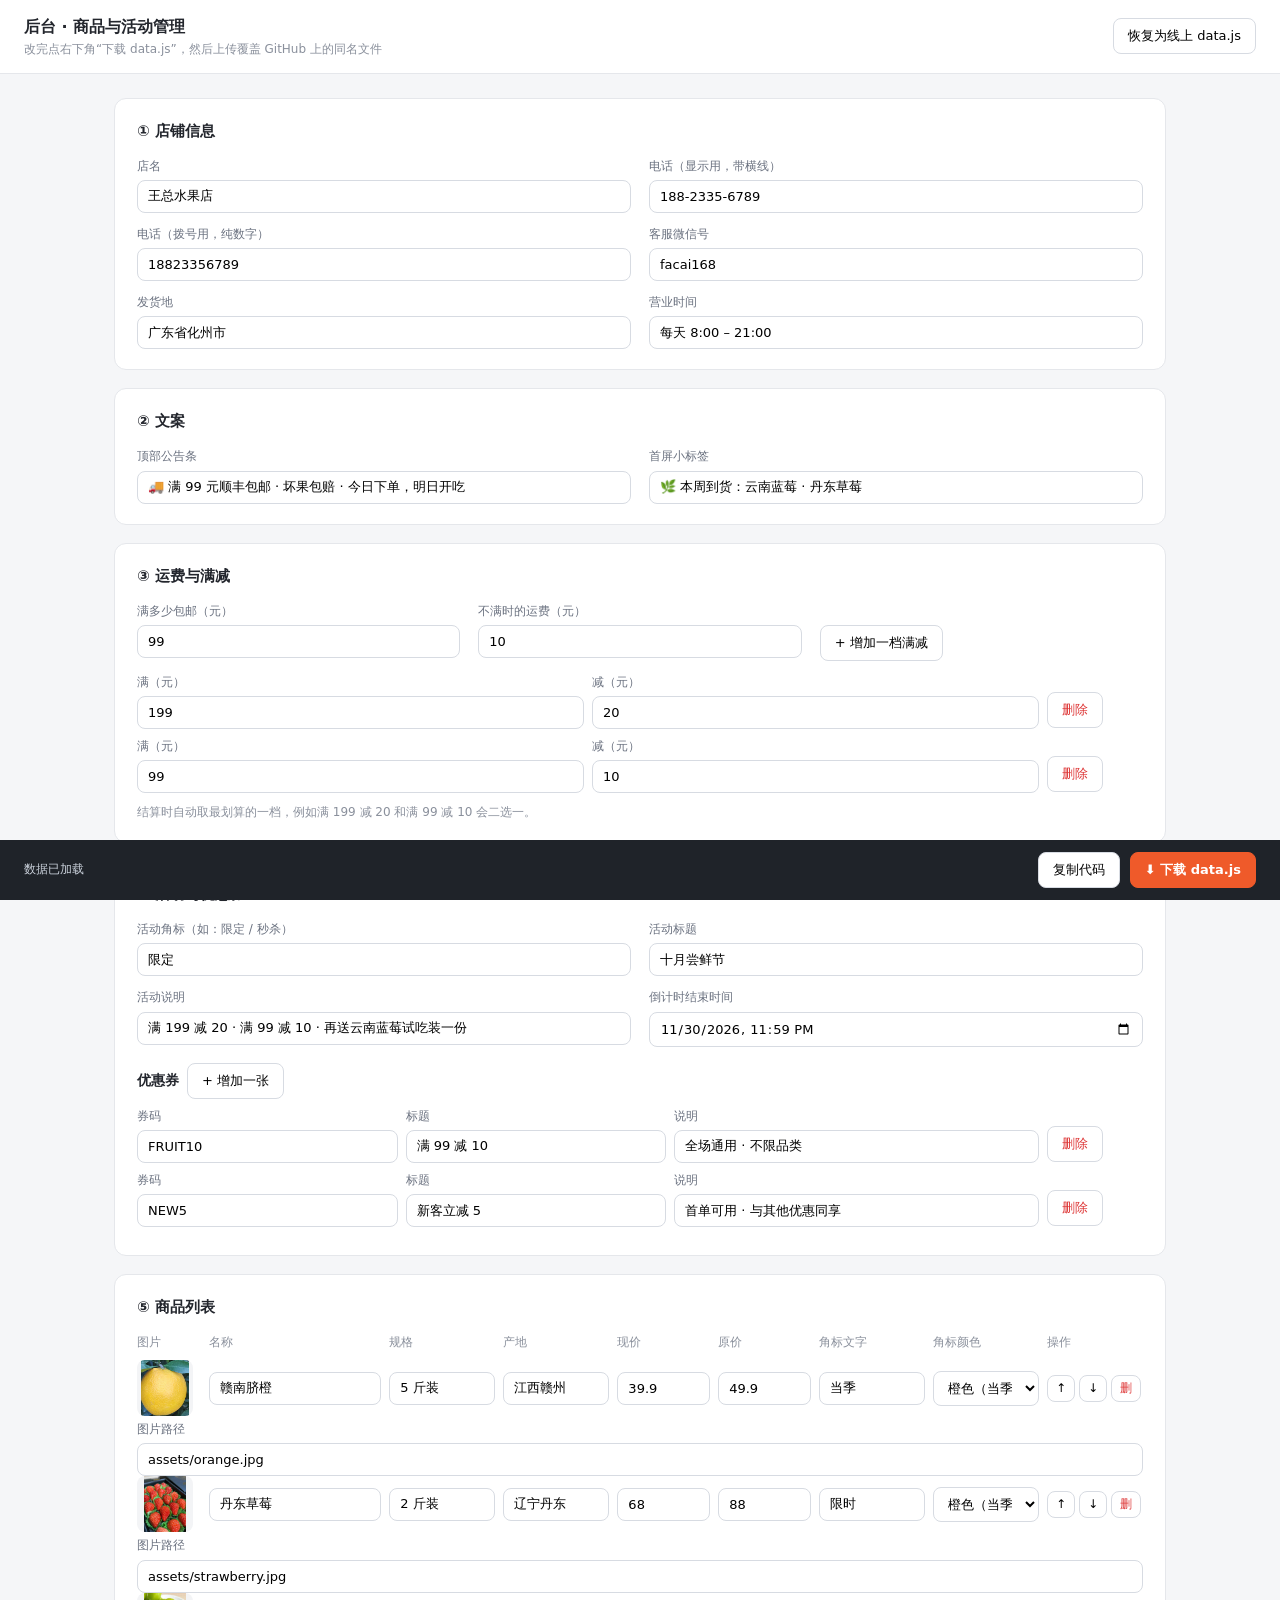
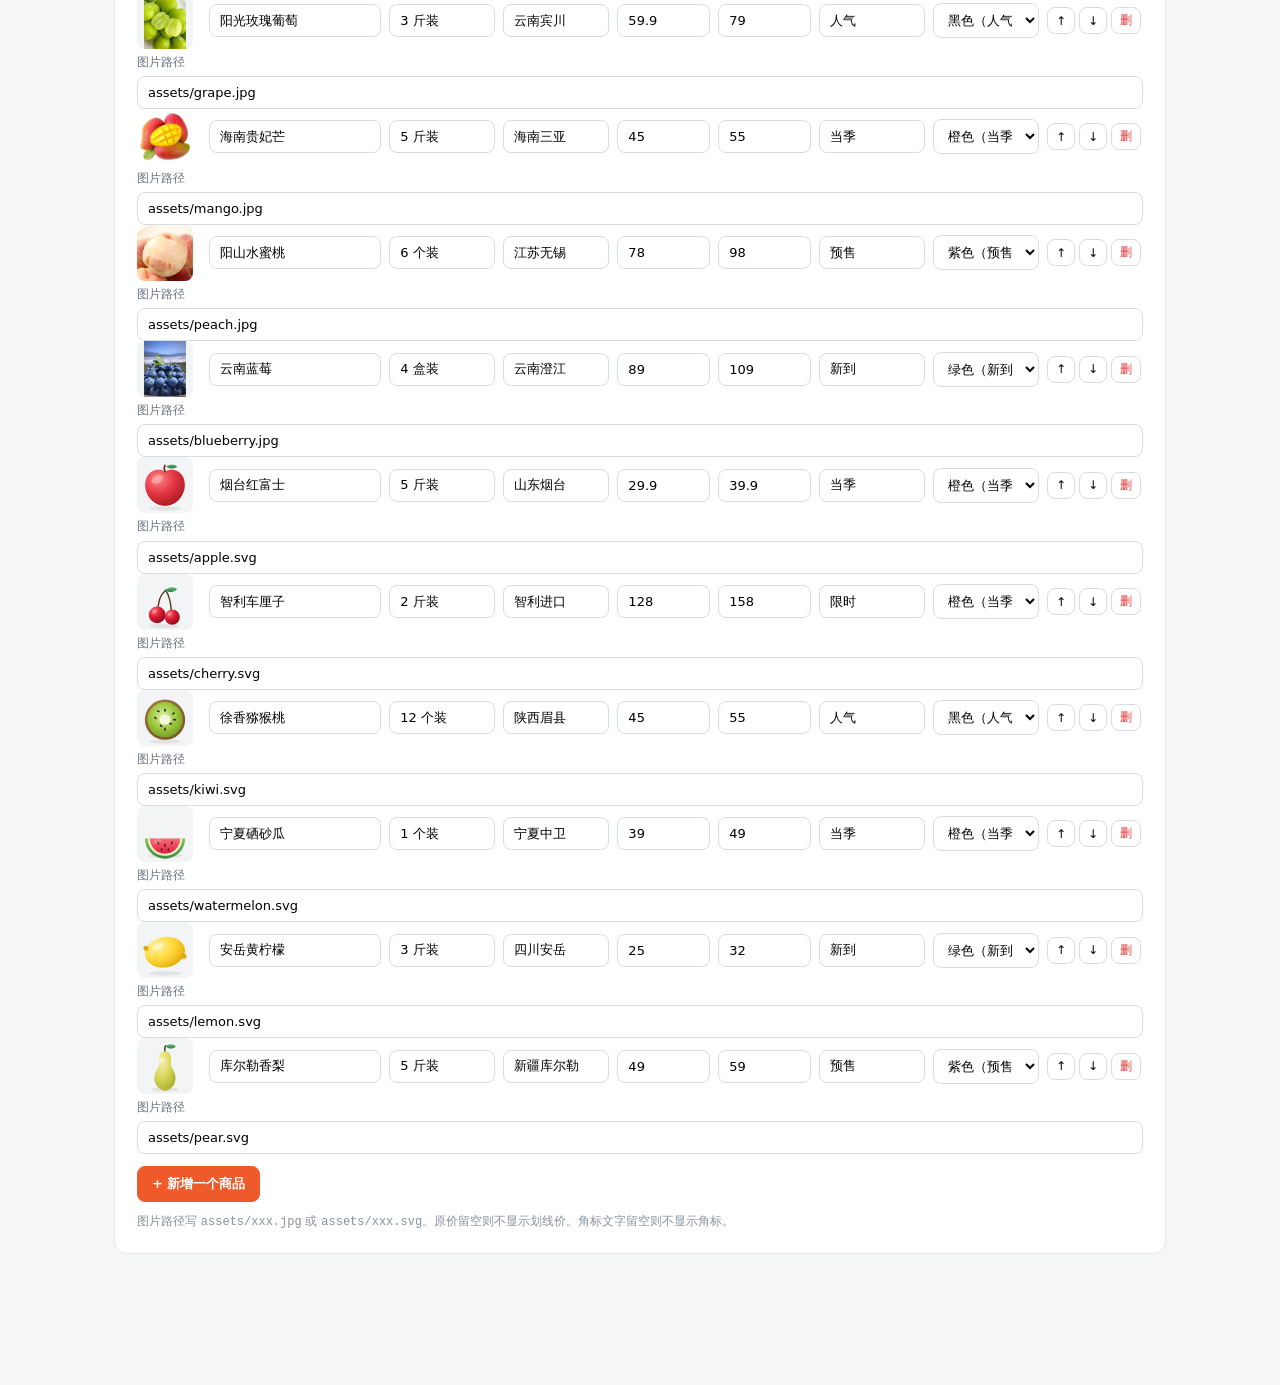
==== admin.html @ 214b2ef1 "Add files via upload" ====
<!DOCTYPE html>
<html lang="zh-CN">
<head>
  <meta charset="UTF-8" />
  <meta name="viewport" content="width=device-width, initial-scale=1.0" />
  <title>后台 · 商品与活动管理</title>
  <style>
    * { box-sizing: border-box; }
    body {
      margin: 0; padding: 0 0 90px;
      background: #f5f6f8; color: #23262d;
      font-family: "PingFang SC", "Microsoft YaHei", system-ui, sans-serif;
      font-size: 14px; line-height: 1.6;
    }
    header {
      position: sticky; top: 0; z-index: 10;
      display: flex; align-items: center; justify-content: space-between; gap: 12px;
      padding: 14px 24px; background: #fff; border-bottom: 1px solid #e5e7eb;
    }
    header h1 { margin: 0; font-size: 16px; }
    header .hint { color: #8a909c; font-size: 12px; }
    .wrap { max-width: 1100px; margin: 0 auto; padding: 24px; }
    section {
      margin-bottom: 18px; padding: 20px 22px;
      background: #fff; border: 1px solid #e5e7eb; border-radius: 12px;
    }
    section h2 { margin: 0 0 14px; font-size: 15px; }
    .grid { display: grid; grid-template-columns: repeat(2, 1fr); gap: 12px 18px; }
    .grid.three { grid-template-columns: repeat(3, 1fr); }
    label { display: block; font-size: 12px; color: #6b7280; margin-bottom: 4px; }
    input, select {
      width: 100%; padding: 8px 10px; font-size: 13px; font-family: inherit;
      border: 1px solid #d7dbe2; border-radius: 8px; background: #fff;
    }
    input:focus, select:focus { outline: 2px solid #ffd9c2; border-color: #ef5a2a; }
    button {
      font-family: inherit; font-size: 13px; cursor: pointer;
      padding: 8px 14px; border-radius: 8px; border: 1px solid #d7dbe2; background: #fff;
    }
    button:hover { border-color: #ef5a2a; color: #ef5a2a; }
    .primary { background: #ef5a2a; border-color: #ef5a2a; color: #fff; font-weight: 700; }
    .primary:hover { background: #d2471a; color: #fff; }
    .btnbar { display: flex; gap: 10px; flex-wrap: wrap; }

    .row { display: grid; grid-template-columns: 64px 1.3fr .8fr .8fr .7fr .7fr .8fr .8fr 96px; gap: 8px; align-items: center; margin-bottom: 8px; }
    .row.head { font-size: 12px; color: #8a909c; }
    .row .thumb { width: 56px; height: 56px; border-radius: 8px; background: #f3f4f6; object-fit: contain; }
    .row .ops { display: flex; gap: 4px; }
    .row .ops button { padding: 4px 8px; font-size: 12px; }

    .crumb { display: flex; align-items: center; gap: 8px; margin-bottom: 8px; }
    .crumb span { font-size: 12px; color: #8a909c; }
    .del { color: #d33; }

    footer.bar {
      position: fixed; left: 0; right: 0; bottom: 0; z-index: 20;
      display: flex; align-items: center; justify-content: space-between; gap: 12px;
      padding: 12px 24px; background: #1f2329; color: #cbd2dc;
    }
    footer.bar .msg { font-size: 12px; }
    #toast {
      position: fixed; left: 50%; bottom: 80px; transform: translate(-50%, 10px);
      background: #1f2329; color: #fff; padding: 10px 18px; border-radius: 999px;
      font-size: 13px; opacity: 0; visibility: hidden; transition: .25s; z-index: 30;
    }
    #toast.show { opacity: 1; visibility: visible; transform: translate(-50%, 0); }
    @media (max-width: 900px) {
      .grid, .grid.three { grid-template-columns: 1fr; }
      .row { grid-template-columns: 1fr 1fr; }
      .row.head { display: none; }
    }
  </style>
</head>
<body>

<header>
  <div>
    <h1>后台 · 商品与活动管理</h1>
    <div class="hint">改完点右下角“下载 data.js”，然后上传覆盖 GitHub 上的同名文件</div>
  </div>
  <div class="btnbar">
    <button type="button" id="reload">恢复为线上 data.js</button>
  </div>
</header>

<div class="wrap">

  <section>
    <h2>① 店铺信息</h2>
    <div class="grid">
      <div><label>店名</label><input id="shopName" /></div>
      <div><label>电话（显示用，带横线）</label><input id="phone" /></div>
      <div><label>电话（拨号用，纯数字）</label><input id="phoneRaw" /></div>
      <div><label>客服微信号</label><input id="wechat" /></div>
      <div><label>发货地</label><input id="address" /></div>
      <div><label>营业时间</label><input id="hours" /></div>
    </div>
  </section>

  <section>
    <h2>② 文案</h2>
    <div class="grid">
      <div><label>顶部公告条</label><input id="banner" /></div>
      <div><label>首屏小标签</label><input id="notice" /></div>
    </div>
  </section>

  <section>
    <h2>③ 运费与满减</h2>
    <div class="grid three">
      <div><label>满多少包邮（元）</label><input id="freeFrom" type="number" /></div>
      <div><label>不满时的运费（元）</label><input id="fee" type="number" /></div>
      <div>
        <label>&nbsp;</label>
        <button type="button" id="addDiscount">+ 增加一档满减</button>
      </div>
    </div>
    <div id="discounts" style="margin-top:12px"></div>
    <p style="margin:10px 0 0;font-size:12px;color:#8a909c">结算时自动取最划算的一档，例如满 199 减 20 和满 99 减 10 会二选一。</p>
  </section>

  <section>
    <h2>④ 活动与优惠券</h2>
    <div class="grid">
      <div><label>活动角标（如：限定 / 秒杀）</label><input id="campTag" /></div>
      <div><label>活动标题</label><input id="campTitle" /></div>
      <div><label>活动说明</label><input id="campDesc" /></div>
      <div><label>倒计时结束时间</label><input id="campEnd" type="datetime-local" /></div>
    </div>

    <div style="margin-top:16px">
      <div class="crumb"><strong>优惠券</strong><button type="button" id="addCoupon">+ 增加一张</button></div>
      <div id="coupons"></div>
    </div>
  </section>

  <section>
    <h2>⑤ 商品列表</h2>
    <div class="row head">
      <div>图片</div><div>名称</div><div>规格</div><div>产地</div>
      <div>现价</div><div>原价</div><div>角标文字</div><div>角标颜色</div><div>操作</div>
    </div>
    <div id="products"></div>
    <div style="margin-top:12px">
      <button type="button" class="primary" id="addProduct">+ 新增一个商品</button>
    </div>
    <p style="margin:10px 0 0;font-size:12px;color:#8a909c">
      图片路径写 <code>assets/xxx.jpg</code> 或 <code>assets/xxx.svg</code>。原价留空则不显示划线价。角标文字留空则不显示角标。
    </p>
  </section>

</div>

<footer class="bar">
  <div class="msg" id="msg">数据已加载</div>
  <div class="btnbar">
    <button type="button" id="copy">复制代码</button>
    <button type="button" class="primary" id="download">⬇ 下载 data.js</button>
  </div>
</footer>

<div id="toast"></div>

<!-- 读取当前线上数据（同目录的 data.js） -->
<script src="data.js"></script>
<script>
(function () {
  const state = JSON.parse(JSON.stringify(window.STORE || {}));

  const $ = (id) => document.getElementById(id);
  const toastEl = $('toast');

  function toast(text) {
    toastEl.textContent = text;
    toastEl.classList.add('show');
    clearTimeout(toast.t);
    toast.t = setTimeout(() => toastEl.classList.remove('show'), 1800);
  }

  /* ---------- 简单表单绑定 ---------- */
  const FIELDS = [
    ['shopName', 'shop.name'], ['phone', 'shop.phone'], ['phoneRaw', 'shop.phoneRaw'],
    ['wechat', 'shop.wechat'], ['address', 'shop.address'], ['hours', 'shop.hours'],
    ['banner', 'banner'], ['notice', 'notice'],
    ['freeFrom', 'shipping.freeFrom'], ['fee', 'shipping.fee'],
    ['campTag', 'campaign.tag'], ['campTitle', 'campaign.title'],
    ['campDesc', 'campaign.desc'],
  ];

  function getPath(path) {
    return path.split('.').reduce((o, k) => (o == null ? '' : o[k]), state);
  }
  function setPath(path, value) {
    const keys = path.split('.');
    let obj = state;
    for (let i = 0; i < keys.length - 1; i++) obj = obj[keys[i]];
    obj[keys[keys.length - 1]] = value;
  }

  FIELDS.forEach(([id, path]) => {
    const el = $(id);
    el.value = getPath(path) == null ? '' : getPath(path);
    el.addEventListener('input', () => setPath(path, el.value));
  });

  // 倒计时：datetime-local 需要 yyyy-MM-ddTHH:mm
  const endInput = $('campEnd');
  function toLocalInput(iso) {
    if (!iso) return '';
    const d = new Date(iso);
    if (isNaN(d.getTime())) return '';
    const pad = (n) => String(n).padStart(2, '0');
    return d.getFullYear() + '-' + pad(d.getMonth() + 1) + '-' + pad(d.getDate()) +
      'T' + pad(d.getHours()) + ':' + pad(d.getMinutes());
  }
  endInput.value = toLocalInput(state.campaign && state.campaign.end);
  endInput.addEventListener('input', () => {
    setPath('campaign.end', endInput.value ? new Date(endInput.value).toISOString() : '');
  });

  /* ---------- 满减 ---------- */
  function renderDiscounts() {
    const box = $('discounts');
    box.innerHTML = '';
    (state.discounts || []).forEach((d, i) => {
      const div = document.createElement('div');
      div.className = 'row';
      div.style.gridTemplateColumns = '1fr 1fr 96px';
      div.innerHTML =
        '<div><label>满（元）</label><input type="number" value="' + d.min + '" data-d="' + i + '" data-k="min"></div>' +
        '<div><label>减（元）</label><input type="number" value="' + d.off + '" data-d="' + i + '" data-k="off"></div>' +
        '<div style="padding-top:18px"><button type="button" class="del" data-del-discount="' + i + '">删除</button></div>';
      box.appendChild(div);
    });
  }

  $('discounts').addEventListener('input', (e) => {
    const el = e.target;
    if (!el.dataset.k) return;
    state.discounts[Number(el.dataset.d)][el.dataset.k] = el.value;
  });
  $('discounts').addEventListener('click', (e) => {
    const btn = e.target.closest('[data-del-discount]');
    if (!btn) return;
    state.discounts.splice(Number(btn.dataset.delDiscount), 1);
    renderDiscounts();
  });
  $('addDiscount').addEventListener('click', () => {
    state.discounts = state.discounts || [];
    state.discounts.push({ min: 99, off: 10 });
    renderDiscounts();
  });

  /* ---------- 优惠券 ---------- */
  function renderCoupons() {
    const box = $('coupons');
    box.innerHTML = '';
    (state.coupons || []).forEach((c, i) => {
      const div = document.createElement('div');
      div.className = 'row';
      div.style.gridTemplateColumns = '1fr 1fr 1.4fr 96px';
      div.innerHTML =
        '<div><label>券码</label><input value="' + (c.code || '') + '" data-c="' + i + '" data-k="code"></div>' +
        '<div><label>标题</label><input value="' + (c.title || '') + '" data-c="' + i + '" data-k="title"></div>' +
        '<div><label>说明</label><input value="' + (c.desc || '') + '" data-c="' + i + '" data-k="desc"></div>' +
        '<div style="padding-top:18px"><button type="button" class="del" data-del-coupon="' + i + '">删除</button></div>';
      box.appendChild(div);
    });
  }

  $('coupons').addEventListener('input', (e) => {
    const el = e.target;
    if (!el.dataset.k) return;
    state.coupons[Number(el.dataset.c)][el.dataset.k] = el.value;
  });
  $('coupons').addEventListener('click', (e) => {
    const btn = e.target.closest('[data-del-coupon]');
    if (!btn) return;
    state.coupons.splice(Number(btn.dataset.delCoupon), 1);
    renderCoupons();
  });
  $('addCoupon').addEventListener('click', () => {
    state.coupons = state.coupons || [];
    state.coupons.push({ code: 'CODE', title: '满 99 减 10', desc: '全场通用' });
    renderCoupons();
  });

  /* ---------- 商品 ---------- */
  const COLORS = [
    ['orange', '橙色（当季/限时）'],
    ['purple', '紫色（预售）'],
    ['green', '绿色（新到）'],
    ['ink', '黑色（人气）'],
  ];

  function renderProducts() {
    const box = $('products');
    box.innerHTML = '';
    (state.products || []).forEach((p, i) => {
      const div = document.createElement('div');
      div.className = 'row';

      const opts = COLORS.map(function (c) {
        return '<option value="' + c[0] + '"' + (p.badgeColor === c[0] ? ' selected' : '') + '>' + c[1] + '</option>';
      }).join('');

      div.innerHTML =
        '<img class="thumb" src="' + (p.img || '') + '" alt="" onerror="this.style.opacity=.2" />' +
        '<div><input value="' + (p.name || '') + '" data-p="' + i + '" data-k="name" placeholder="名称"></div>' +
        '<div><input value="' + (p.spec || '') + '" data-p="' + i + '" data-k="spec" placeholder="规格"></div>' +
        '<div><input value="' + (p.origin || '') + '" data-p="' + i + '" data-k="origin" placeholder="产地"></div>' +
        '<div><input type="number" step="0.1" value="' + (p.price || '') + '" data-p="' + i + '" data-k="price"></div>' +
        '<div><input type="number" step="0.1" value="' + (p.oldPrice || '') + '" data-p="' + i + '" data-k="oldPrice"></div>' +
        '<div><input value="' + (p.badge || '') + '" data-p="' + i + '" data-k="badge" placeholder="可不填"></div>' +
        '<div><select data-p="' + i + '" data-k="badgeColor">' + opts + '</select></div>' +
        '<div class="ops">' +
          '<button type="button" data-up="' + i + '">↑</button>' +
          '<button type="button" data-down="' + i + '">↓</button>' +
          '<button type="button" class="del" data-del-p="' + i + '">删</button>' +
        '</div>';

      const imgInput = document.createElement('div');
      imgInput.innerHTML = '<label>图片路径</label><input value="' + (p.img || '') + '" data-p="' + i + '" data-k="img" placeholder="assets/xxx.jpg">';
      imgInput.style.gridColumn = '1 / -1';
      imgInput.style.marginTop = '-4px';

      box.appendChild(div);
      box.appendChild(imgInput);
    });
  }

  $('products').addEventListener('input', (e) => {
    const el = e.target;
    if (!el.dataset.k) return;
    const i = Number(el.dataset.p);
    state.products[i][el.dataset.k] = el.value;

    if (el.dataset.k === 'img') {
      const img = el.parentNode.previousElementSibling &&
        el.closest('div').previousElementSibling.querySelector('.thumb');
      if (img) img.src = el.value;
    }
  });

  $('products').addEventListener('click', (e) => {
    const t = e.target;
    if (t.dataset.delP !== undefined) {
      state.products.splice(Number(t.dataset.delP), 1);
      renderProducts();
    } else if (t.dataset.up !== undefined) {
      const i = Number(t.dataset.up);
      if (i > 0) {
        const tmp = state.products[i - 1];
        state.products[i - 1] = state.products[i];
        state.products[i] = tmp;
        renderProducts();
      }
    } else if (t.dataset.down !== undefined) {
      const i = Number(t.dataset.down);
      if (i < state.products.length - 1) {
        const tmp = state.products[i + 1];
        state.products[i + 1] = state.products[i];
        state.products[i] = tmp;
        renderProducts();
      }
    }
  });

  $('addProduct').addEventListener('click', () => {
    state.products = state.products || [];
    state.products.push({
      id: 'item' + Date.now(),
      name: '新水果',
      spec: '5 斤装',
      origin: '产地',
      price: 39.9,
      oldPrice: 49.9,
      badge: '当季',
      badgeColor: 'orange',
      img: 'assets/leaf.svg',
    });
    renderProducts();
  });

  /* ---------- 导出 ---------- */
  function buildCode() {
    const out = JSON.parse(JSON.stringify(state));

    out.shipping = out.shipping || { freeFrom: 99, fee: 10 };
    out.shipping.freeFrom = Number(out.shipping.freeFrom) || 0;
    out.shipping.fee = Number(out.shipping.fee) || 0;

    out.discounts = (out.discounts || []).map((d) => ({
      min: Number(d.min) || 0,
      off: Number(d.off) || 0,
    }));

    out.products = (out.products || []).map((p) => ({
      id: p.id || ('item' + Math.random().toString(36).slice(2, 8)),
      name: p.name || '',
      spec: p.spec || '',
      origin: p.origin || '',
      price: Number(p.price) || 0,
      oldPrice: Number(p.oldPrice) || 0,
      badge: p.badge || '',
      badgeColor: p.badgeColor || 'ink',
      img: p.img || '',
    }));

    return '/* 由后台生成 · ' + new Date().toLocaleString('zh-CN') + ' */\n' +
      'window.STORE = ' + JSON.stringify(out, null, 2) + ';\n';
  }

  $('download').addEventListener('click', () => {
    const blob = new Blob([buildCode()], { type: 'text/javascript;charset=utf-8' });
    const a = document.createElement('a');
    a.href = URL.createObjectURL(blob);
    a.download = 'data.js';
    document.body.appendChild(a);
    a.click();
    setTimeout(() => {
      URL.revokeObjectURL(a.href);
      a.remove();
    }, 1000);
    toast('已下载 data.js，去上传覆盖');
    $('msg').textContent = '已下载 data.js · 记得上传到 GitHub 覆盖同名文件';
  });

  $('copy').addEventListener('click', () => {
    const text = buildCode();
    if (navigator.clipboard) {
      navigator.clipboard.writeText(text)
        .then(() => toast('代码已复制'))
        .catch(() => fallbackCopy(text));
    } else {
      fallbackCopy(text);
    }
  });

  function fallbackCopy(text) {
    const ta = document.createElement('textarea');
    ta.value = text;
    document.body.appendChild(ta);
    ta.select();
    try { document.execCommand('copy'); toast('代码已复制'); }
    catch (err) { toast('复制失败，请用下载按钮'); }
    document.body.removeChild(ta);
  }

  $('reload').addEventListener('click', () => {
    if (!confirm('放弃当前修改，重新读取 data.js？')) return;
    location.reload();
  });

  /* ---------- 启动 ---------- */
  renderDiscounts();
  renderCoupons();
  renderProducts();
})();
</script>
</body>
</html>
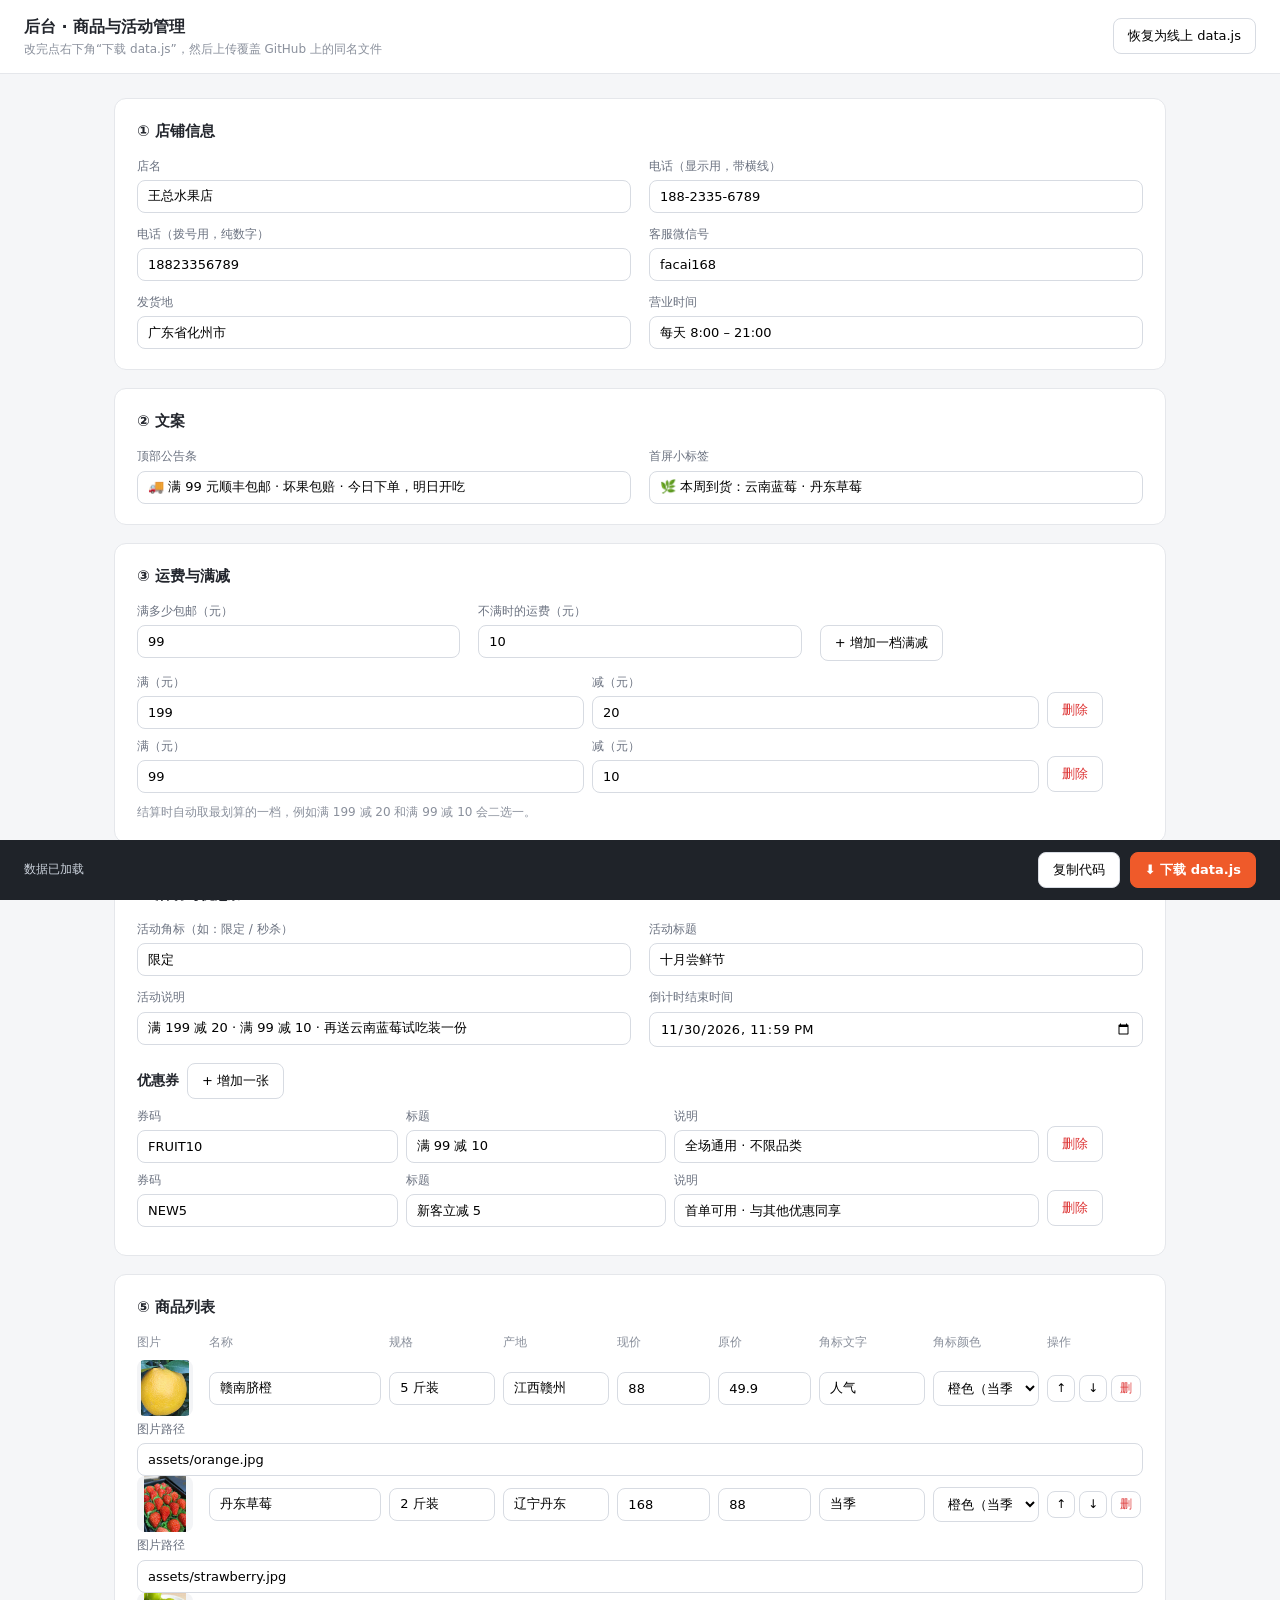
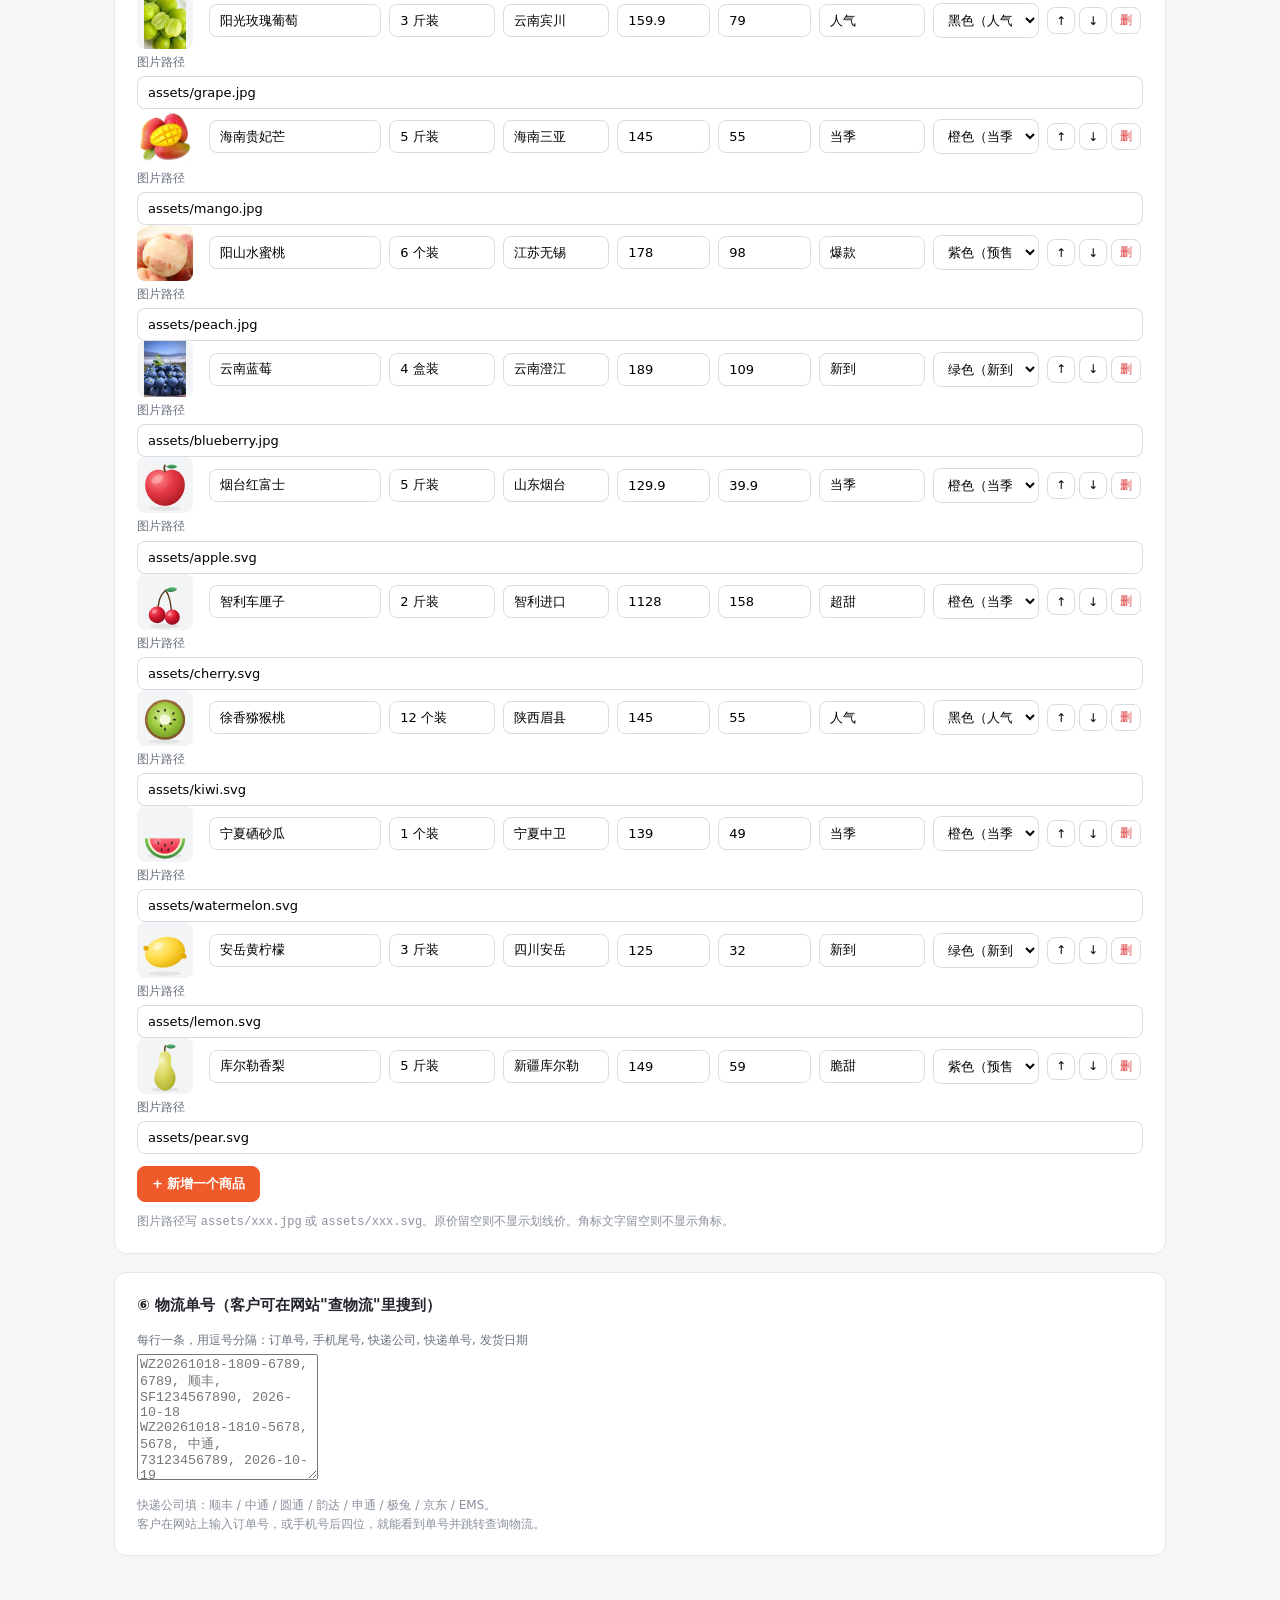
==== commit db91baea: "Add files via upload" ====
--- a/admin.html
+++ b/admin.html
@@ -149,6 +149,21 @@
     </p>
   </section>
 
+  <section>
+    <h2>⑥ 物流单号（客户可在网站"查物流"里搜到）</h2>
+    <div class="grid">
+      <div style="grid-column:1/-1">
+        <label>每行一条，用逗号分隔：订单号, 手机尾号, 快递公司, 快递单号, 发货日期</label>
+        <textarea id="shipments" rows="8" placeholder="WZ20261018-1809-6789, 6789, 顺丰, SF1234567890, 2026-10-18
+WZ20261018-1810-5678, 5678, 中通, 73123456789, 2026-10-19"></textarea>
+      </div>
+    </div>
+    <p style="margin:10px 0 0;font-size:12px;color:#8a909c">
+      快递公司填：顺丰 / 中通 / 圆通 / 韵达 / 申通 / 极兔 / 京东 / EMS。<br>
+      客户在网站上输入订单号，或手机号后四位，就能看到单号并跳转查询物流。
+    </p>
+  </section>
+
 </div>
 
 <footer class="bar">
@@ -165,7 +180,22 @@
 <script src="data.js"></script>
 <script>
 (function () {
-  const state = JSON.parse(JSON.stringify(window.STORE || {}));
+  const DRAFT_KEY = 'fruit-admin-draft-v1';
+
+  let state;
+  try {
+    const draft = localStorage.getItem(DRAFT_KEY);
+    state = draft ? JSON.parse(draft) : JSON.parse(JSON.stringify(window.STORE || {}));
+  } catch (err) {
+    state = JSON.parse(JSON.stringify(window.STORE || {}));
+  }
+
+  function persist() {
+    try { localStorage.setItem(DRAFT_KEY, JSON.stringify(state)); } catch (err) { /* 忽略 */ }
+  }
+
+  document.addEventListener('input', persist);
+  document.addEventListener('change', persist);
 
   const $ = (id) => document.getElementById(id);
   const toastEl = $('toast');
@@ -216,6 +246,35 @@
   endInput.value = toLocalInput(state.campaign && state.campaign.end);
   endInput.addEventListener('input', () => {
     setPath('campaign.end', endInput.value ? new Date(endInput.value).toISOString() : '');
+  });
+
+  /* ---------- 物流单号 ---------- */
+  const shipEl = $('shipments');
+
+  function shipText() {
+    return (state.shipments || []).map(function (s) {
+      return [s.orderNo, s.phone, s.courier, s.no, s.date].join(', ');
+    }).join('\n');
+  }
+
+  shipEl.value = shipText();
+
+  shipEl.addEventListener('input', function () {
+    state.shipments = shipEl.value.split('\n')
+      .map(function (line) { return line.trim(); })
+      .filter(Boolean)
+      .map(function (line) {
+        const p = line.split(/[,，\t]/).map(function (x) { return x.trim(); });
+        return {
+          orderNo: p[0] || '',
+          phone: p[1] || '',
+          courier: p[2] || '',
+          no: p[3] || '',
+          date: p[4] || '',
+        };
+      });
+
+    persist();
   });
 
   /* ---------- 满减 ---------- */
@@ -300,8 +359,11 @@
       const div = document.createElement('div');
       div.className = 'row';
 
+      const color = p.badgeColor || 'orange';
+      if (!p.badgeColor) p.badgeColor = color;
+
       const opts = COLORS.map(function (c) {
-        return '<option value="' + c[0] + '"' + (p.badgeColor === c[0] ? ' selected' : '') + '>' + c[1] + '</option>';
+        return '<option value="' + c[0] + '"' + (color === c[0] ? ' selected' : '') + '>' + c[1] + '</option>';
       }).join('');
 
       div.innerHTML =
@@ -395,6 +457,14 @@
       off: Number(d.off) || 0,
     }));
 
+    out.shipments = (out.shipments || []).map((s) => ({
+      orderNo: s.orderNo || '',
+      phone: String(s.phone || ''),
+      courier: s.courier || '',
+      no: s.no || '',
+      date: s.date || '',
+    }));
+
     out.products = (out.products || []).map((p) => ({
       id: p.id || ('item' + Math.random().toString(36).slice(2, 8)),
       name: p.name || '',
@@ -403,7 +473,7 @@
       price: Number(p.price) || 0,
       oldPrice: Number(p.oldPrice) || 0,
       badge: p.badge || '',
-      badgeColor: p.badgeColor || 'ink',
+      badgeColor: p.badgeColor || 'orange',
       img: p.img || '',
     }));
 
@@ -449,6 +519,7 @@
 
   $('reload').addEventListener('click', () => {
     if (!confirm('放弃当前修改，重新读取 data.js？')) return;
+    try { localStorage.removeItem(DRAFT_KEY); } catch (err) {}
     location.reload();
   });
 
